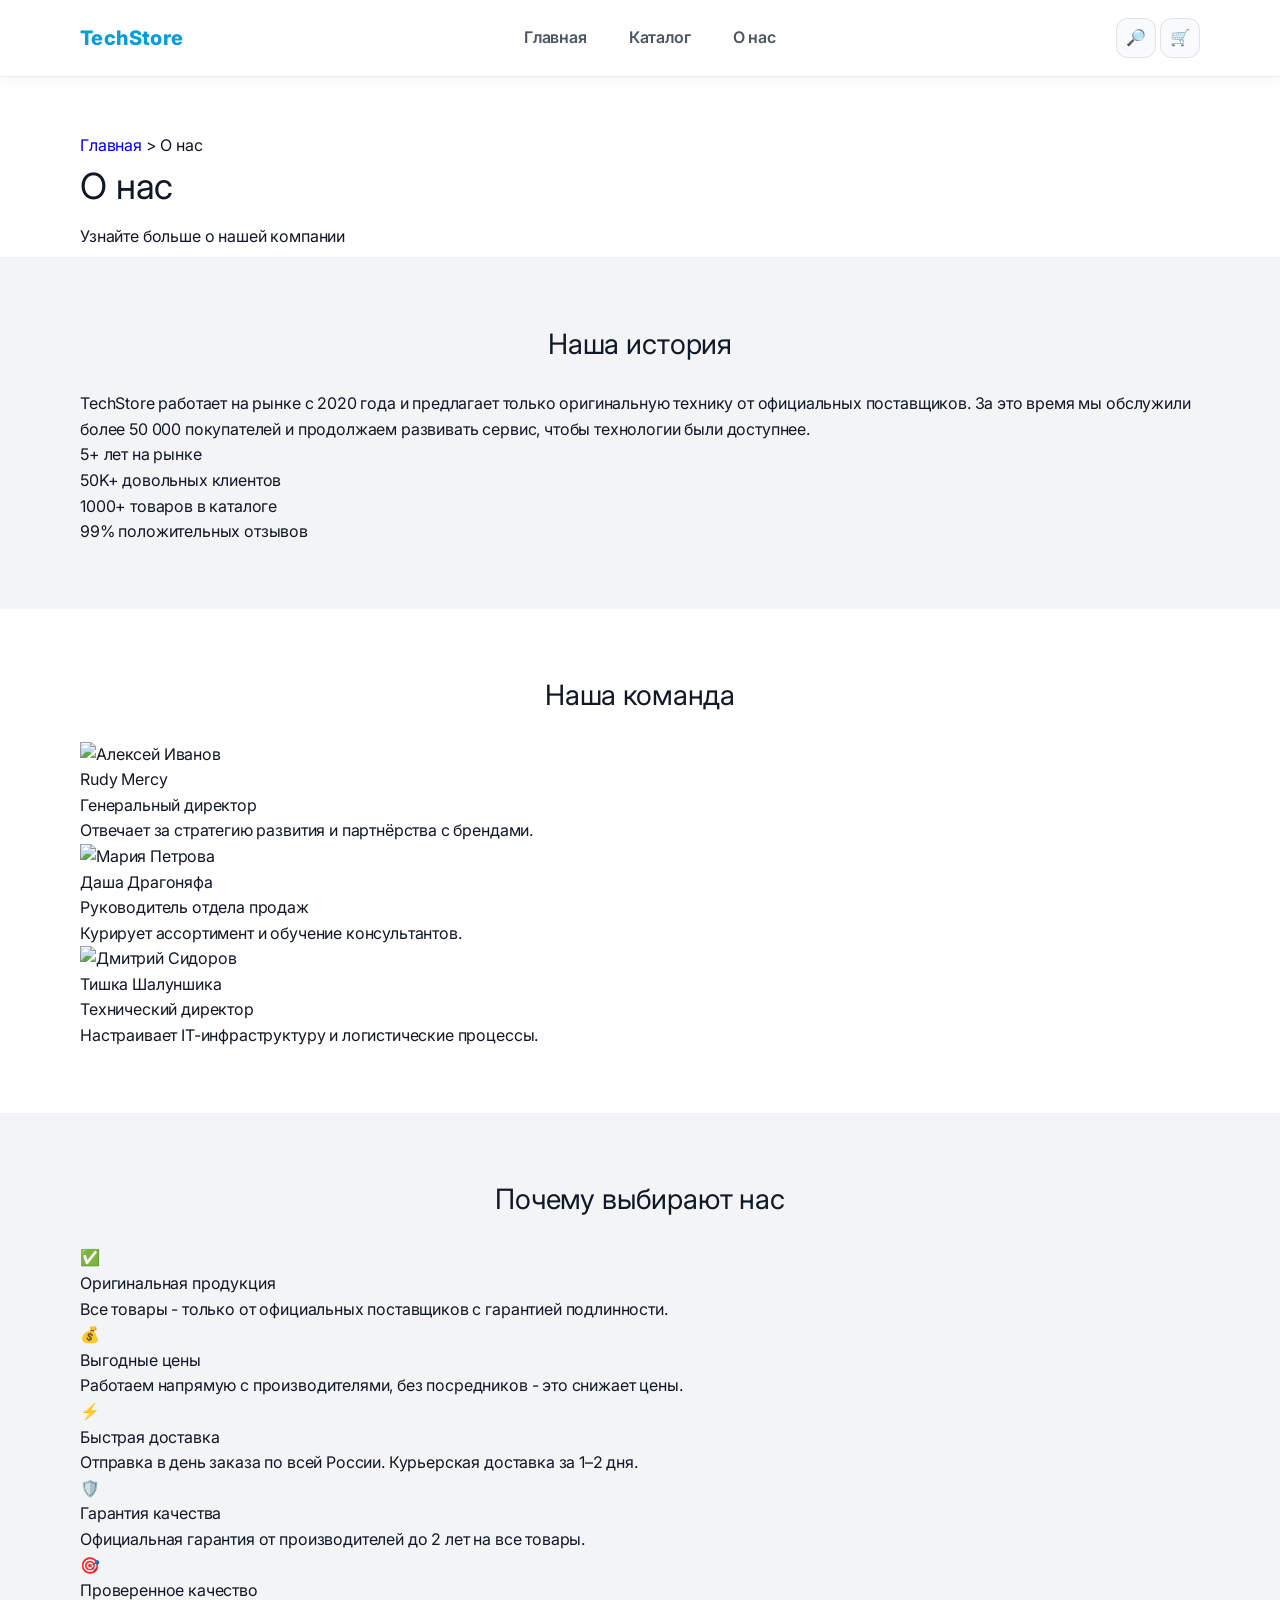
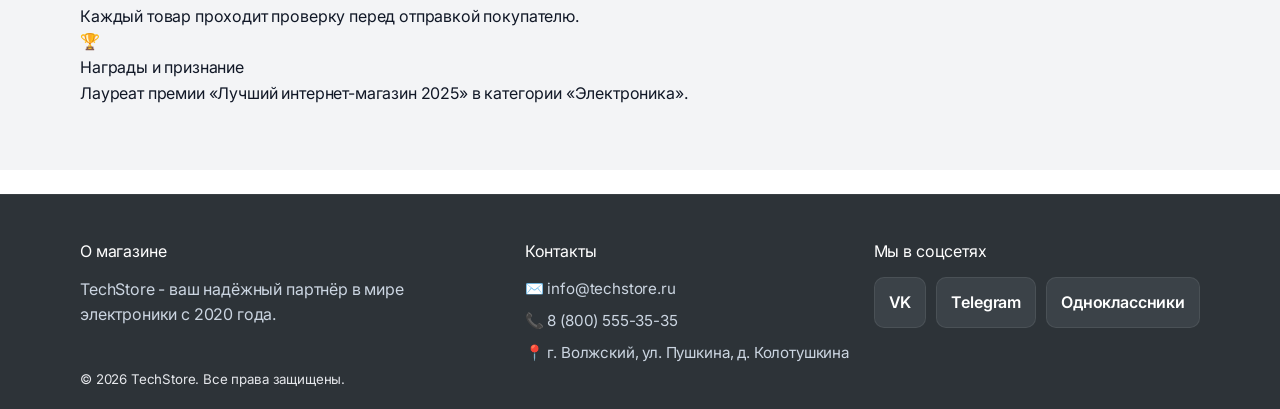
==== about.html @ d7071690 "Add about page" ====
<!doctype html>
<html lang="ru-RU">
	<head>
		<meta charset="UTF-8" />
		<meta name="viewport" content="width=device-width, initial-scale=1.0" />
		<meta name="description" content="О компании TechStore." />
		<title>TechStore - о нас</title>
		<link rel="stylesheet" href="css/reset.css" />
		<link rel="stylesheet" href="style.css" />
		<link
			href="https://fonts.googleapis.com/css2?family=Inter:wght@400;700&family=Playfair+Display:ital,wght@0,700;1,700&display=swap"
			rel="stylesheet"
		/>
	</head>
	<body>
    <input class="nav-toggle" type="checkbox" />
		<header class="site-header">
			<div class="container" id="header-site">
				<a class="logo" href="index.html">TechStore</a>
				</label>
				<nav class="navigation">
					<div class="nav-list">
						<div><a class="nav-link" href="index.html">Главная</a></div>
						<div><a class="nav-link" href="catalog.html">Каталог</a></div>
						<div><a class="nav-link" href="about.html">О нас</a></div>
					</div>
				</nav>
				<div class="header_tools">
					<span class="icon-pill" title="Поиск">🔎</span>
					<span class="icon-pill" title="Корзина">🛒</span>
				</div>
			</div>
		</header>

		<main>
			<section class="page-intro">
				<div class="container">
					<p class="breadcrumbs"><a href="index.html">Главная</a> &gt; О нас</p>
					<h1 class="page-title">О нас</h1>
					<p class="page-lead">Узнайте больше о нашей компании</p>
				</div>
			</section>

			<section class="section section-muted" id="history">
				<div class="container prose">
					<h2 class="section-title">Наша история</h2>
					<p>
						TechStore работает на рынке с 2020 года и предлагает только
						оригинальную технику от официальных поставщиков. За это время мы
						обслужили более 50 000 покупателей и продолжаем развивать сервис,
						чтобы технологии были доступнее.
					</p>
					<div class="stats">
						<div class="stat">
							<span class="stat-value">5+</span>
							<span class="stat-label">лет на рынке</span>
						</div>
						<div class="stat">
							<span class="stat-value">50K+</span>
							<span class="stat-label">довольных клиентов</span>
						</div>
						<div class="stat">
							<span class="stat-value">1000+</span>
							<span class="stat-label">товаров в каталоге</span>
						</div>
						<div class="stat">
							<span class="stat-value">99%</span>
							<span class="stat-label">положительных отзывов</span>
						</div>
					</div>
				</div>
			</section>

			<section class="section" id="team">
				<div class="container">
					<h2 class="section-title">Наша команда</h2>
					<div class="team-grid">
						<article class="team-card">
							<img
								src="img/about/team-1.svg"
								width="320"
								height="320"
								alt="Алексей Иванов"
							/>
							<h3>Rudy Mercy</h3>
							<p class="role">Генеральный директор</p>
							<p class="bio">
								Отвечает за стратегию развития и партнёрства с брендами.
							</p>
						</article>
						<article class="team-card">
							<img
								src="img/about/team-2.svg"
								width="320"
								height="320"
								alt="Мария Петрова"
							/>
							<h3>Даша Драгоняфа</h3>
							<p class="role">Руководитель отдела продаж</p>
							<p class="bio">Курирует ассортимент и обучение консультантов.</p>
						</article>
						<article class="team-card">
							<img
								src="img/about/team-3.svg"
								width="320"
								height="320"
								alt="Дмитрий Сидоров"
							/>
							<h3>Тишка Шалуншика</h3>
							<p class="role">Технический директор</p>
							<p class="bio">
								Настраивает IT-инфраструктуру и логистические процессы.
							</p>
						</article>
					</div>
				</div>
			</section>

			<section class="section section-muted" id="why">
				<div class="container">
					<h2 class="section-title">Почему выбирают нас</h2>
						<div class="why-grid">
							<div class="why-card">
								<div class="why-icon" aria-hidden="true">✅</div>
								<h3>Оригинальная продукция</h3>
								<p>
									Все товары - только от официальных поставщиков с гарантией
									подлинности.
								</p>
							</div>
						<div class="why-card">
							<div class="why-icon" aria-hidden="true">💰</div>
							<h3>Выгодные цены</h3>
							<p>
								Работаем напрямую с производителями, без посредников - это
								снижает цены.
							</p>
						</div>
						<div class="why-card">
							<div class="why-icon" aria-hidden="true">⚡</div>
							<h3>Быстрая доставка</h3>
							<p>
								Отправка в день заказа по всей России. Курьерская доставка за
								1–2 дня.
							</p>
						</div>
						<div class="why-card">
							<div class="why-icon" aria-hidden="true">🛡️</div>
							<h3>Гарантия качества</h3>
							<p>
								Официальная гарантия от производителей до 2 лет на все товары.
							</p>
						</div>
					<div class="why-card">
						<div class="why-icon" aria-hidden="true">🎯</div>
						<h3>Проверенное качество</h3>
						<p>Каждый товар проходит проверку перед отправкой покупателю.</p>
					</div>
					<div class="why-card">
						<div class="why-icon" aria-hidden="true">🏆</div>
						<h3>Награды и признание</h3>
						<p>
							Лауреат премии «Лучший интернет-магазин 2025» в категории
							«Электроника».
						</p>
					</div>
					</div>
				</div>
			</section>
		</main>

<footer class="site-footer">
			<div class="container footer-grid">
				<div>
					<h3 class="footer-title">О магазине</h3>
					<p class="footer-text">
						TechStore - ваш надёжный партнёр в мире электроники с 2020 года.
					</p>
				</div>
				<div>
					<h3 class="footer-title">Контакты</h3>
					<div class="footer-list">
						<div>✉️ info@techstore.ru</div>
						<div>📞 8 (800) 555-35-35</div>
						<div>📍 г. Волжский, ул. Пушкина, д. Колотушкина</div>
					</div>
				</div>
				<div>
					<h3 class="footer-title">Мы в соцсетях</h3>
					<div class="social">
						<a class="social-link" href="https://vk.com">VK</a>
						<a class="social-link" href="https://t.me">Telegram</a>
						<a class="social-link" href="https://ok.ru">Одноклассники</a>
					</div>
				</div>
			</div>
			<div class="container footer-bottom">
				<small>© 2026 TechStore. Все права защищены.</small>
			</div>
		</footer>
	</body>
</html>
---- style.css ----
body {
  font-family: 'Inter', sans-serif;
  background-color: #ffffff;
  color: #111827;
  line-height: 1.6;
  letter-spacing: -0.01em;
}

.container {
  width: min(1120px, calc(100% - 40px));
  margin-left: auto;
  margin-right: auto;
}

.nav-toggle {
  position: absolute;
  width: 1px;
  height: 1px;
  padding: 0;
  margin: -1px;
  overflow: hidden;
  clip: rect(0, 0, 0, 0);
  white-space: nowrap;
  border: 0;
}

.site-header {
  position: sticky;
  top: 0;
  z-index: 40;
  background-color: #ffffff;
  border-bottom: 1px solid rgba(17, 24, 39, 0.08);
  box-shadow: 0 4px 16px rgba(15, 23, 42, 0.04);
}

#header-site {
  position: relative;
  display: flex;
  align-items: center;
  justify-content: space-between;
  gap: 16px;
  padding: 14px 0;
}

.logo {
  font-weight: 800;
  font-size: 1.25rem;
  color: rgba(7.3152, 158.15, 217.06);
  letter-spacing: 0.02em;
}

.navigation {
  flex: 1;
  display: flex;
  justify-content: center;
}

.nav-list {
  display: flex;
  align-items: center;
  gap: 8px;
}

.nav-link {
  display: inline-flex;
  align-items: center;
  padding: 10px 16px;
  border-radius: 20px;
  font-weight: 600;
  color: #4b5563;
  border: 1px solid transparent;
  transition: color 0.2s ease, background-color 0.2s ease, border-color 0.2s ease, transform 0.15s ease;
}

.header-tools {
  display: flex;
  gap: 10px;
}

.icon-pill {
  display: inline-grid;
  place-items: center;
  width: 40px;
  height: 40px;
  border-radius: 12px;
  border: 1px solid rgba(17, 24, 39, 0.1);
  background-color: #f9fafb;
  color: #111827;
  user-select: none;
}

.burger {
  display: none;
  width: 44px;
  height: 44px;
  border-radius: 12px;
  border: 1px solid rgba(17, 24, 39, 0.12);
  align-items: center;
  justify-content: center;
  flex-direction: column;
  gap: 6px;
  cursor: pointer;
  background-color: #f9fafb;
  transition: border-color 0.2s ease, background-color 0.2s ease, transform 0.15s ease;
}

.burger span {
  width: 20px;
  height: 2px;
  background-color: #111827;
  border-radius: 2px;
  transition: transform 0.2s ease, opacity 0.2s ease;
}

.hero {
  padding: clamp(48px, 8vw, 88px) 0;
  background: linear-gradient(90deg, #00ced1 0%, #20b2aa 55%, #14b8a6 100%);
  color: #ffffff;
  text-align: center;
}

.hero-inner {
  max-width: 720px;
  margin: 0 auto;
}

.hero h1 {
  font-size: clamp(1.75rem, 4vw, 2.75rem);
  line-height: 1.1;
  margin-bottom: 12px;
  text-shadow: 0 2px 12px rgba(0, 0, 0, 0.15);
}

.hero-lead {
  font-size: clamp(1rem, 2.2vw, 1.2rem);
  margin-bottom: 22px;
  color: rgba(255, 255, 255, 0.95);
}

.btn {
  display: inline-flex;
  align-items: center;
  justify-content: center;
  padding: 12px 22px;
  border-radius: 12px;
  font-weight: 700;
  border: 2px solid transparent;
  transition: transform 0.15s ease, box-shadow 0.2s ease, background-color 0.2s ease, color 0.2s ease,
    border-color 0.2s ease;
}

.btn-hero {
  background-color: #2563eb;
  color: #ffffff;
  box-shadow: 0 10px 24px rgba(37, 99, 235, 0.35);
}

.btn-outline {
  background-color: transparent;
  color: #ffffff;
  border-color: #ffffff;
}

.btn-outline {
  border-color: #2563eb;
  color: #2563eb;
  background-color: #ffffff;
}

.btn-cart {
  width: 100%;
  margin-top: 12px;
  padding: 12px 16px;
  border-radius: 10px;
  background-color: #06b6d4;
  color: #ffffff;
  font-weight: 700;
  border: none;
  box-shadow: 0 8px 18px rgba(6, 182, 212, 0.25);
}

.section-cta {
  display: flex;
  justify-content: center;
  margin-top: 24px;
}

.section {
  padding: clamp(40px, 6vw, 64px) 0;
}

.section-tight {
  padding-top: 8px;
}

.section-muted {
  background-color: #f3f4f6;
}

.section-title {
  text-align: center;
  font-size: clamp(1.35rem, 2.5vw, 1.75rem);
  margin-bottom: 24px;
  color: #111827;
}

.page-intro {
  padding: clamp(32px, 5vw, 56px) 0 8px;
  background-color: #ffffff;
  border-bottom: 1px solid rgba(17, 24, 39, 0.06);
}

.page-title {
  font-size: clamp(1.75rem, 3vw, 2.25rem);
  margin-bottom: 8px;
}

.cards-row {
  display: flex;
  flex-wrap: wrap;
  gap: 18px;
  justify-content: center;
}

.product-card {
  flex: 1 1 260px;
  max-width: 320px;
  background-color: #ffffff;
  border-radius: 16px;
  padding: 16px;
  border: 1px solid rgba(17, 24, 39, 0.06);
  box-shadow: 0 8px 28px rgba(15, 23, 42, 0.08);
  display: flex;
  flex-direction: column;
}

.card-media {
  position: relative;
  border-radius: 12px;
  overflow: hidden;
  background-color: #e5e7eb;
}

.card-media img {
  width: 100%;
  aspect-ratio: 4 / 3;
  object-fit: cover;
}

.badge {
  position: absolute;
  top: 10px;
  left: 10px;
  z-index: 2;
  padding: 6px 10px;
  border-radius: 8px;
  font-size: 0.75rem;
  font-weight: 800;
  letter-spacing: 0.02em;
}

.badge-sale {
  background-color: #ef4444;
  color: #ffffff;
}

.badge-new {
  background-color: #10b981;
  color: #ffffff;
}

.product-card h3 {
  margin-top: 14px;
  font-size: 1.05rem;
  color: #111827;
}

.card-desc {
  margin-top: 8px;
  font-size: 0.92rem;
  color: #6b7280;
  min-height: 2.8em;
  flex-grow: 1;
}

.rating {
  display: flex;
  align-items: center;
  gap: 8px;
  margin-top: 10px;
  color: #6b7280;
  font-size: 0.92rem;
}

.stars {
  color: #fbbf24;
  letter-spacing: 1px;
}

.rating-num {
  color: #4b5563;
}

.price-row {
  display: flex;
  flex-direction: column;
  gap: 4px;
  margin-top: 10px;
}

.price-old {
  font-size: 0.85rem;
  color: #9ca3af;
  text-decoration: line-through;
}

.price {
  margin-top: 10px;
  font-size: 1.2rem;
  font-weight: 800;
  color: #111827;
}

.catalog-grid {
  display: grid;
  grid-template-columns: repeat(3, minmax(0, 1fr));
  gap: 18px;
}

.site-footer {
  margin-top: 24px;
  background-color: #2d3338;
  color: #e5e7eb;
  padding: 44px 0 18px;
  border-top: 1px solid rgba(255, 255, 255, 0.06);
}

.footer-title {
  display: flex;
  align-items: center;
  gap: 8px;
  font-size: 1rem;
  margin-bottom: 12px;
  color: #ffffff;
}

.footer-text {
  color: #cbd5e1;
  max-width: 42ch;
  line-height: 1.6;
}

.footer-list {
  display: grid;
  gap: 8px;
  color: #cbd5e1;
  font-size: 0.95rem;
}

.footer-list a {
  color: #ffffff;
  text-decoration: underline;
  text-underline-offset: 3px;
}

.footer-grid {
  display: flex;
  flex-wrap: nowrap;
  gap: 20px;
  justify-content: space-between;
  align-items: flex-start;
}

.social {
  display: flex;
  flex-wrap: nowrap;
  gap: 10px;
}

.social-link {
  display: inline-flex;
  align-items: center;
  justify-content: center;
  padding: 12px 14px;
  border-radius: 10px;
  background-color: #3b4248;
  color: #ffffff;
  font-weight: 600;
  border: 1px solid rgba(255, 255, 255, 0.08);
  transition: transform 0.15s ease, background-color 0.2s ease;
}

.nav-link:hover {
  color: #111827;
  background-color: rgba(37, 99, 235, 0.06);
  transform: translateY(-1px);
}

.nav-link:focus-visible {
  outline: none;
  box-shadow: 0 0 0 3px rgba(37, 99, 235, 0.35);
}

.btn:focus-visible {
  outline: none;
  box-shadow: 0 0 0 3px rgba(37, 99, 235, 0.45);
}

.btn-hero:hover {
  background-color: #1d4ed8;
  transform: translateY(-2px);
  box-shadow: 0 14px 28px rgba(29, 78, 216, 0.4);
}

.btn-outline:hover {
  background-color: rgba(37, 99, 235, 0.08);
  transform: translateY(-1px);
}

.btn-cart:hover {
  background-color: #0891b2;
  transform: translateY(-1px);
  box-shadow: 0 12px 22px rgba(8, 145, 178, 0.3);
}

.product-card:hover {
  transform: translateY(-4px);
  border-color: rgba(37, 99, 235, 0.2);
  box-shadow: 0 16px 40px rgba(15, 23, 42, 0.12);
}

.adv-card:hover {
  transform: translateY(-2px);
  box-shadow: 0 10px 26px rgba(15, 23, 42, 0.1);
}

.footer-list a:hover {
  color: #93c5fd;
}

.social-link:hover {
  background-color: #4b5563;
  transform: translateY(-1px);
}

.advantages {
  display: grid;
  grid-template-columns: repeat(4, minmax(0, 1fr));
  gap: 16px;
}

.adv-card {
  background-color: #ffffff;
  border-radius: 16px;
  padding: 18px;
  border: 1px solid rgba(17, 24, 39, 0.06);
  box-shadow: 0 6px 20px rgba(15, 23, 42, 0.06);
  transition: transform 0.15s ease, box-shadow 0.15s ease;
}

.adv-card:hover {
  transform: translateY(-2px);
  box-shadow: 0 10px 26px rgba(15, 23, 42, 0.1);
}

.adv-icon {
  font-size: 1.5rem;
  margin-bottom: 10px;
}

.adv-card h3 {
  font-size: 1rem;
  margin-bottom: 6px;
  color: #111827;
}

.adv-card p {
  font-size: 0.95rem;
  color: #6b7280;
}
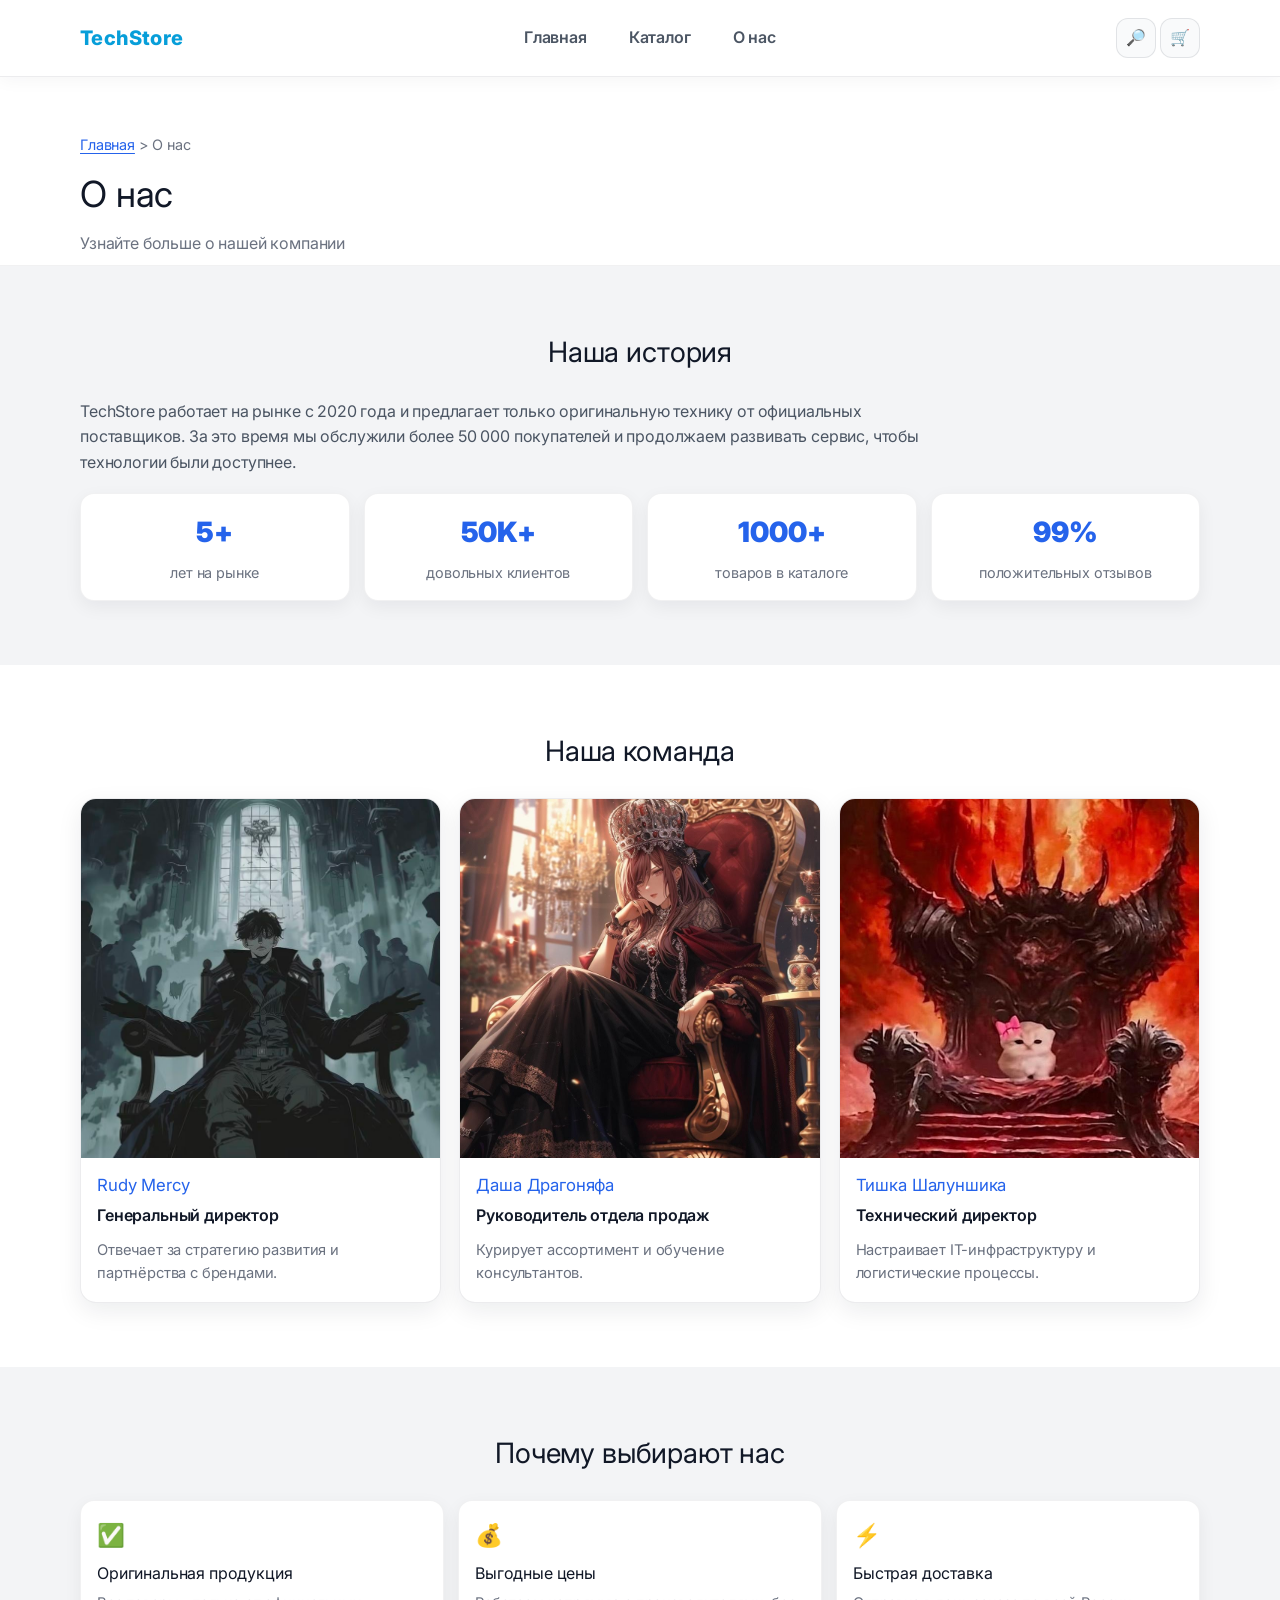
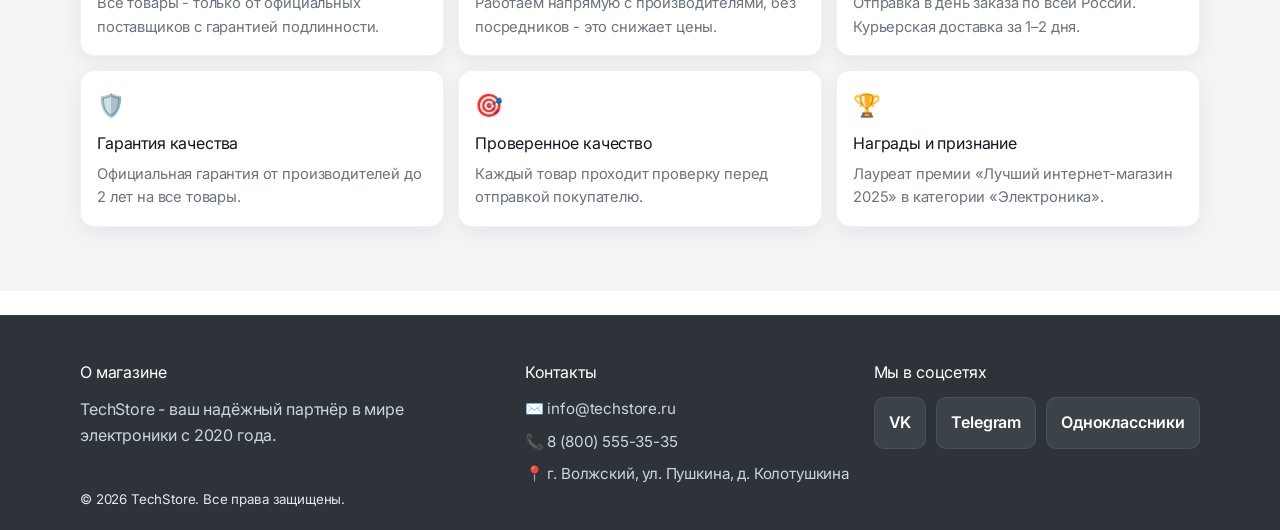
==== commit 3add34a2: "Edit style css for about" ====
--- a/about.html
+++ b/about.html
@@ -77,10 +77,10 @@
 					<div class="team-grid">
 						<article class="team-card">
 							<img
-								src="img/about/team-1.svg"
+								src="img/about/rudy.jpg"
 								width="320"
 								height="320"
-								alt="Алексей Иванов"
+								alt="Rudy"
 							/>
 							<h3>Rudy Mercy</h3>
 							<p class="role">Генеральный директор</p>
@@ -90,10 +90,10 @@
 						</article>
 						<article class="team-card">
 							<img
-								src="img/about/team-2.svg"
+								src="img/about/dasha.jpg"
 								width="320"
 								height="320"
-								alt="Мария Петрова"
+								alt="Dasha"
 							/>
 							<h3>Даша Драгоняфа</h3>
 							<p class="role">Руководитель отдела продаж</p>
@@ -101,10 +101,10 @@
 						</article>
 						<article class="team-card">
 							<img
-								src="img/about/team-3.svg"
+								src="img/about/tishka.jpg"
 								width="320"
 								height="320"
-								alt="Дмитрий Сидоров"
+								alt="Tisha"
 							/>
 							<h3>Тишка Шалуншика</h3>
 							<p class="role">Технический директор</p>
--- a/style.css
+++ b/style.css
@@ -215,6 +215,33 @@
   margin-bottom: 8px;
 }
 
+.prose p {
+  color: #4b5563;
+  max-width: 85ch;
+  margin-bottom: 12px;
+}
+
+.page-lead {
+  color: #6b7280;
+  max-width: 70ch;
+}
+
+.breadcrumbs {
+  font-size: 0.9rem;
+  color: #6b7280;
+  margin-bottom: 10px;
+}
+
+.breadcrumbs a {
+  color: #2563eb;
+  text-decoration: underline;
+  text-underline-offset: 3px;
+}
+
+.breadcrumbs a:hover {
+  color: #1d4ed8;
+}
+
 .cards-row {
   display: flex;
   flex-wrap: wrap;
@@ -477,4 +504,115 @@
 .adv-card p {
   font-size: 0.95rem;
   color: #6b7280;
+}
+
+.stats {
+  display: grid;
+  grid-template-columns: repeat(4, minmax(0, 1fr));
+  gap: 14px;
+  margin-top: 18px;
+}
+
+.stat {
+  background-color: #ffffff;
+  border-radius: 14px;
+  padding: 16px;
+  text-align: center;
+  border: 1px solid rgba(17, 24, 39, 0.06);
+  box-shadow: 0 6px 18px rgba(15, 23, 42, 0.06);
+}
+
+.stat-value {
+  display: block;
+  font-size: 1.75rem;
+  font-weight: 900;
+  color: #2563eb;
+}
+
+.stat-label {
+  display: block;
+  margin-top: 6px;
+  font-size: 0.9rem;
+  color: #6b7280;
+}
+
+.team-grid {
+  display: grid;
+  grid-template-columns: repeat(3, minmax(0, 1fr));
+  gap: 18px;
+}
+
+.team-card {
+  background-color: #ffffff;
+  border-radius: 16px;
+  overflow: hidden;
+  border: 1px solid rgba(17, 24, 39, 0.08);
+  box-shadow: 0 8px 24px rgba(15, 23, 42, 0.08);
+  transition: transform 0.18s ease, box-shadow 0.18s ease;
+}
+
+.team-card:hover {
+  transform: translateY(-3px);
+  box-shadow: 0 14px 32px rgba(15, 23, 42, 0.12);
+}
+
+.team-card img {
+  width: 100%;
+  aspect-ratio: 1 / 1;
+  object-fit: cover;
+  background-color: #e5e7eb;
+}
+
+.team-card h3 {
+  padding: 14px 16px 0;
+  font-size: 1.05rem;
+  color: #2563eb;
+}
+
+.role {
+  padding: 4px 16px;
+  font-weight: 600;
+  color: #111827;
+}
+
+.bio {
+  padding: 6px 16px 16px;
+  font-size: 0.92rem;
+  color: #6b7280;
+}
+
+.why-grid {
+  display: grid;
+  grid-template-columns: repeat(3, minmax(0, 1fr));
+  gap: 14px;
+}
+
+.why-card {
+  background-color: #ffffff;
+  border-radius: 14px;
+  padding: 16px;
+  border: 1px solid rgba(17, 24, 39, 0.06);
+  box-shadow: 0 6px 18px rgba(15, 23, 42, 0.06);
+  transition: transform 0.15s ease, border-color 0.15s ease;
+}
+
+.why-card:hover {
+  transform: translateY(-2px);
+  border-color: rgba(37, 99, 235, 0.2);
+}
+
+.why-icon {
+  font-size: 1.4rem;
+  margin-bottom: 8px;
+}
+
+.why-card h3 {
+  font-size: 1rem;
+  margin-bottom: 6px;
+  color: #111827;
+}
+
+.why-card p {
+  font-size: 0.92rem;
+  color: #6b7280;
 }
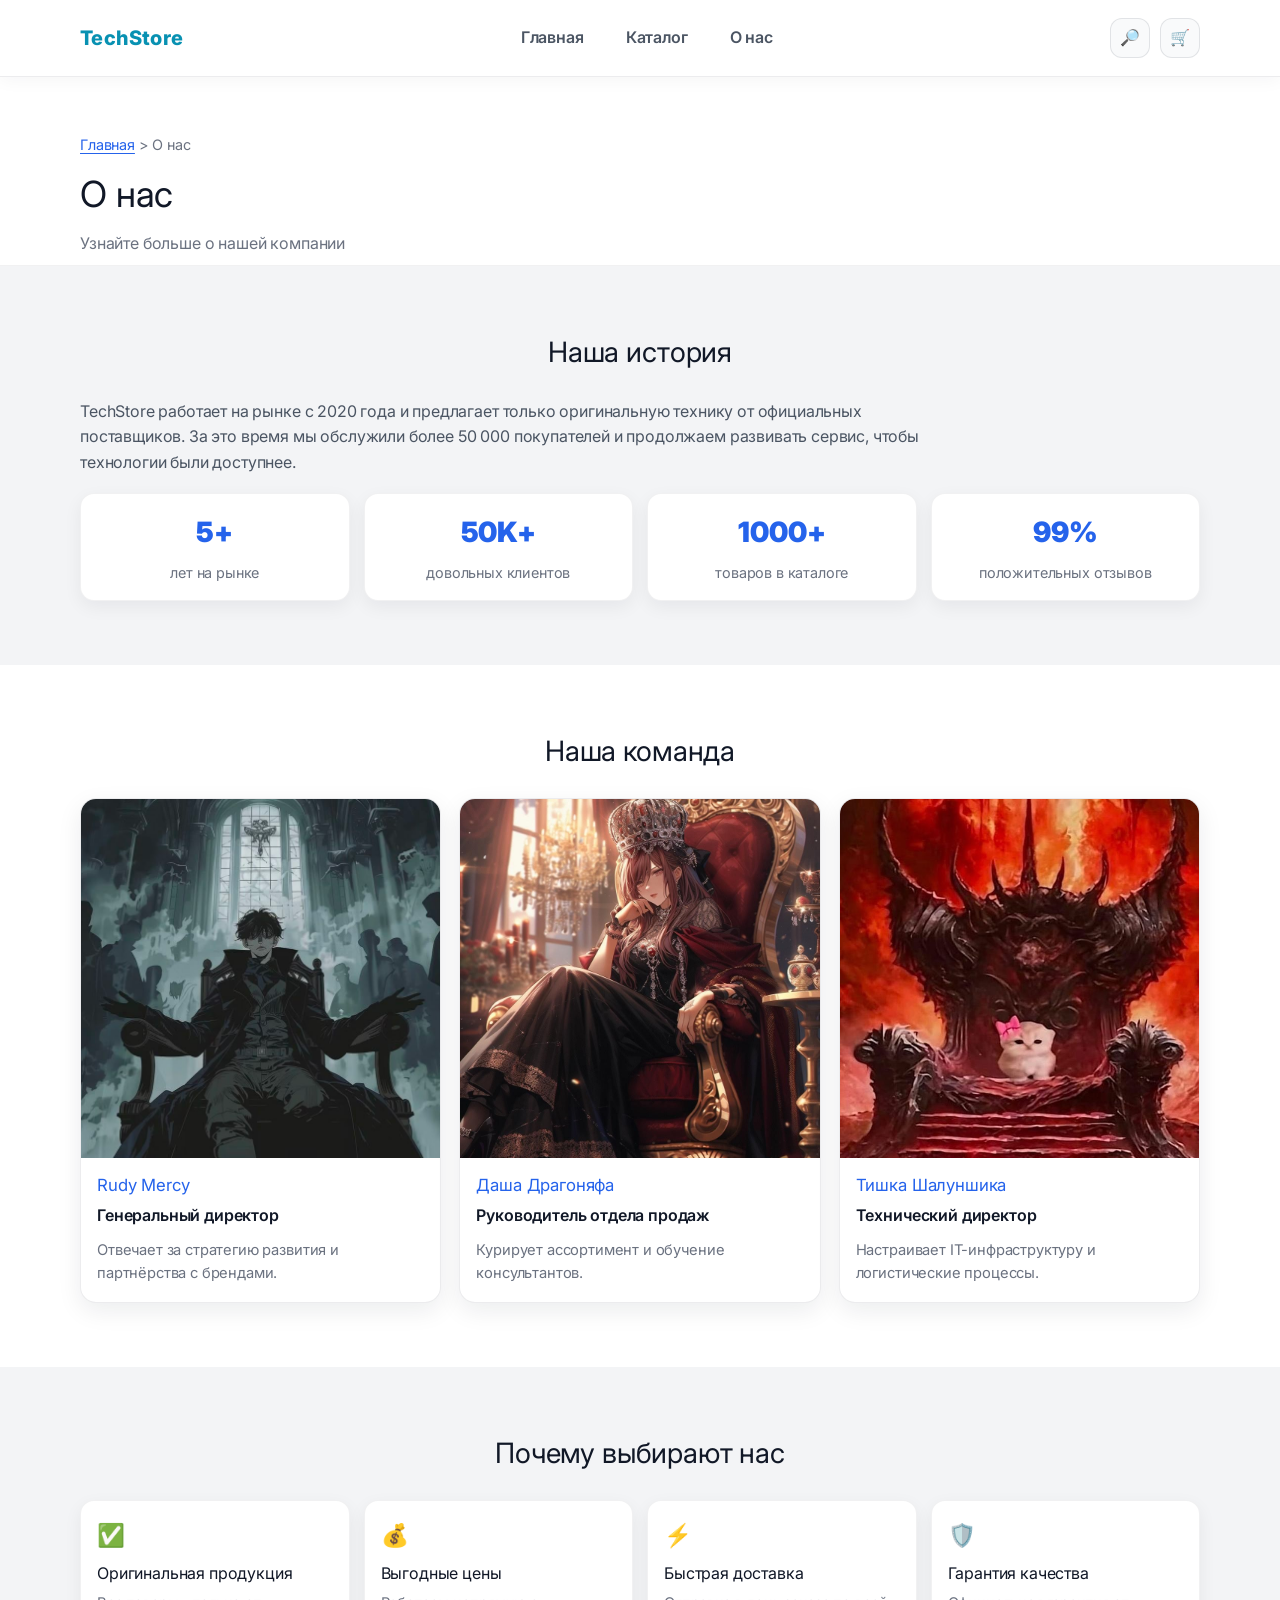
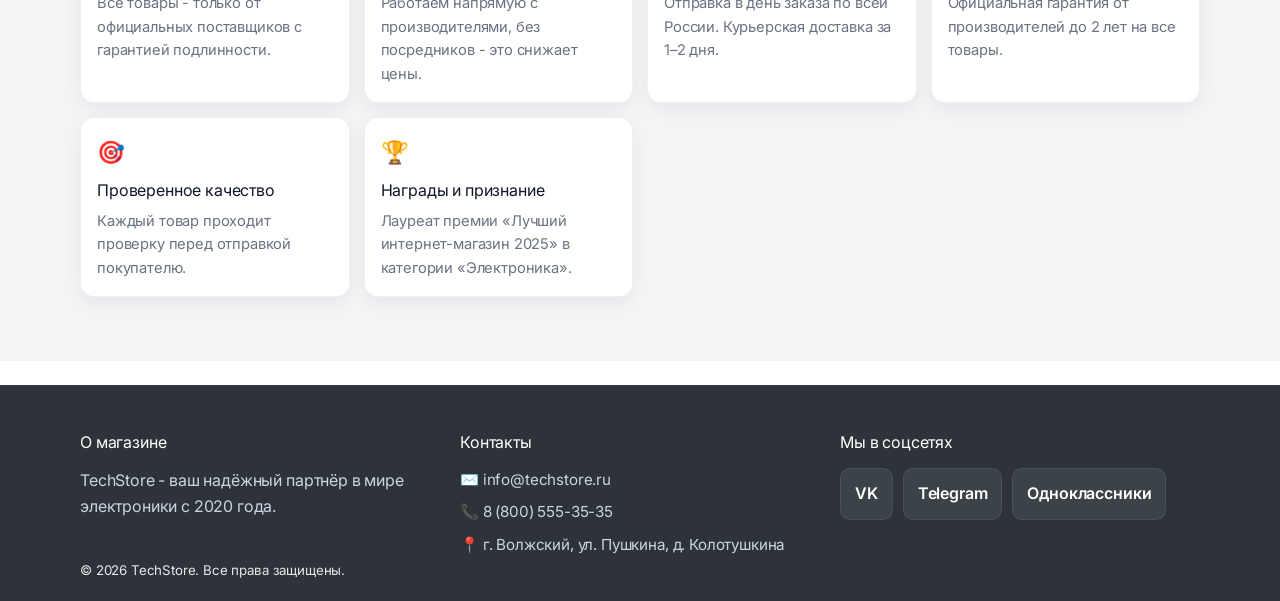
==== commit b4e45808: "Release version" ====
--- a/about.html
+++ b/about.html
@@ -3,20 +3,23 @@
 	<head>
 		<meta charset="UTF-8" />
 		<meta name="viewport" content="width=device-width, initial-scale=1.0" />
-		<meta name="description" content="О компании TechStore." />
-		<title>TechStore - о нас</title>
+		<title>О нас</title>
 		<link rel="stylesheet" href="css/reset.css" />
 		<link rel="stylesheet" href="style.css" />
 		<link
-			href="https://fonts.googleapis.com/css2?family=Inter:wght@400;700&family=Playfair+Display:ital,wght@0,700;1,700&display=swap"
+			href="https://fonts.googleapis.com/css2?family=Inter:wght@400;700&amp;family=Playfair+Display:ital,wght@0,700;1,700&amp;display=swap"
 			rel="stylesheet"
 		/>
 	</head>
 	<body>
-    <input class="nav-toggle" type="checkbox" />
+		<input id="nav-toggle" class="nav-toggle" type="checkbox" />
 		<header class="site-header">
 			<div class="container" id="header-site">
 				<a class="logo" href="index.html">TechStore</a>
+				<label class="burger" for="nav-toggle">
+					<span></span>
+					<span></span>
+					<span></span>
 				</label>
 				<nav class="navigation">
 					<div class="nav-list">
@@ -25,7 +28,7 @@
 						<div><a class="nav-link" href="about.html">О нас</a></div>
 					</div>
 				</nav>
-				<div class="header_tools">
+				<div class="header-tools">
 					<span class="icon-pill" title="Поиск">🔎</span>
 					<span class="icon-pill" title="Корзина">🛒</span>
 				</div>
@@ -119,15 +122,15 @@
 			<section class="section section-muted" id="why">
 				<div class="container">
 					<h2 class="section-title">Почему выбирают нас</h2>
-						<div class="why-grid">
-							<div class="why-card">
-								<div class="why-icon" aria-hidden="true">✅</div>
-								<h3>Оригинальная продукция</h3>
-								<p>
-									Все товары - только от официальных поставщиков с гарантией
-									подлинности.
-								</p>
-							</div>
+					<div class="why-grid">
+						<div class="why-card">
+							<div class="why-icon" aria-hidden="true">✅</div>
+							<h3>Оригинальная продукция</h3>
+							<p>
+								Все товары - только от официальных поставщиков с гарантией
+								подлинности.
+							</p>
+						</div>
 						<div class="why-card">
 							<div class="why-icon" aria-hidden="true">💰</div>
 							<h3>Выгодные цены</h3>
@@ -151,25 +154,25 @@
 								Официальная гарантия от производителей до 2 лет на все товары.
 							</p>
 						</div>
-					<div class="why-card">
-						<div class="why-icon" aria-hidden="true">🎯</div>
-						<h3>Проверенное качество</h3>
-						<p>Каждый товар проходит проверку перед отправкой покупателю.</p>
-					</div>
-					<div class="why-card">
-						<div class="why-icon" aria-hidden="true">🏆</div>
-						<h3>Награды и признание</h3>
-						<p>
-							Лауреат премии «Лучший интернет-магазин 2025» в категории
-							«Электроника».
-						</p>
-					</div>
+						<div class="why-card">
+							<div class="why-icon" aria-hidden="true">🎯</div>
+							<h3>Проверенное качество</h3>
+							<p>Каждый товар проходит проверку перед отправкой покупателю.</p>
+						</div>
+						<div class="why-card">
+							<div class="why-icon" aria-hidden="true">🏆</div>
+							<h3>Награды и признание</h3>
+							<p>
+								Лауреат премии «Лучший интернет-магазин 2025» в категории
+								«Электроника».
+							</p>
+						</div>
 					</div>
 				</div>
 			</section>
 		</main>
 
-<footer class="site-footer">
+		<footer class="site-footer">
 			<div class="container footer-grid">
 				<div>
 					<h3 class="footer-title">О магазине</h3>
--- a/style.css
+++ b/style.css
@@ -1,9 +1,22 @@
+*,
+*::before,
+*::after {
+  box-sizing: border-box;
+}
+
 body {
   font-family: 'Inter', sans-serif;
   background-color: #ffffff;
   color: #111827;
   line-height: 1.6;
   letter-spacing: -0.01em;
+  margin: 0;
+  min-width: 320px;
+}
+
+img {
+  display: block;
+  max-width: 100%;
 }
 
 .container {
@@ -22,71 +35,6 @@
   clip: rect(0, 0, 0, 0);
   white-space: nowrap;
   border: 0;
-}
-
-.site-header {
-  position: sticky;
-  top: 0;
-  z-index: 40;
-  background-color: #ffffff;
-  border-bottom: 1px solid rgba(17, 24, 39, 0.08);
-  box-shadow: 0 4px 16px rgba(15, 23, 42, 0.04);
-}
-
-#header-site {
-  position: relative;
-  display: flex;
-  align-items: center;
-  justify-content: space-between;
-  gap: 16px;
-  padding: 14px 0;
-}
-
-.logo {
-  font-weight: 800;
-  font-size: 1.25rem;
-  color: rgba(7.3152, 158.15, 217.06);
-  letter-spacing: 0.02em;
-}
-
-.navigation {
-  flex: 1;
-  display: flex;
-  justify-content: center;
-}
-
-.nav-list {
-  display: flex;
-  align-items: center;
-  gap: 8px;
-}
-
-.nav-link {
-  display: inline-flex;
-  align-items: center;
-  padding: 10px 16px;
-  border-radius: 20px;
-  font-weight: 600;
-  color: #4b5563;
-  border: 1px solid transparent;
-  transition: color 0.2s ease, background-color 0.2s ease, border-color 0.2s ease, transform 0.15s ease;
-}
-
-.header-tools {
-  display: flex;
-  gap: 10px;
-}
-
-.icon-pill {
-  display: inline-grid;
-  place-items: center;
-  width: 40px;
-  height: 40px;
-  border-radius: 12px;
-  border: 1px solid rgba(17, 24, 39, 0.1);
-  background-color: #f9fafb;
-  color: #111827;
-  user-select: none;
 }
 
 .burger {
@@ -112,6 +60,75 @@
   transition: transform 0.2s ease, opacity 0.2s ease;
 }
 
+.site-header {
+  position: sticky;
+  top: 0;
+  z-index: 40;
+  background-color: #ffffff;
+  border-bottom: 1px solid rgba(17, 24, 39, 0.08);
+  box-shadow: 0 4px 16px rgba(15, 23, 42, 0.04);
+}
+
+#header-site {
+  position: relative;
+  display: flex;
+  align-items: center;
+  justify-content: space-between;
+  gap: 16px;
+  padding: 14px 0;
+}
+
+.logo {
+  font-weight: 800;
+  font-size: 1.25rem;
+  color: #0891b2;
+  letter-spacing: 0.02em;
+  flex-shrink: 0;
+}
+
+.navigation {
+  flex: 1;
+  display: flex;
+  justify-content: center;
+  min-width: 0;
+}
+
+.nav-list {
+  display: flex;
+  align-items: center;
+  gap: 8px;
+}
+
+.nav-link {
+  display: inline-flex;
+  align-items: center;
+  padding: 10px 16px;
+  border-radius: 20px;
+  font-weight: 600;
+  color: #4b5563;
+  border: 1px solid transparent;
+  transition: color 0.2s ease, background-color 0.2s ease, border-color 0.2s ease, transform 0.15s ease;
+}
+
+.header-tools {
+  display: flex;
+  gap: 10px;
+  margin-left: auto;
+  flex-shrink: 0;
+}
+
+.icon-pill {
+  display: inline-grid;
+  place-items: center;
+  width: 40px;
+  height: 40px;
+  border-radius: 12px;
+  border: 1px solid rgba(17, 24, 39, 0.1);
+  background-color: #f9fafb;
+  color: #111827;
+  user-select: none;
+}
+
 .hero {
   padding: clamp(48px, 8vw, 88px) 0;
   background: linear-gradient(90deg, #00ced1 0%, #20b2aa 55%, #14b8a6 100%);
@@ -156,12 +173,6 @@
 }
 
 .btn-outline {
-  background-color: transparent;
-  color: #ffffff;
-  border-color: #ffffff;
-}
-
-.btn-outline {
   border-color: #2563eb;
   color: #2563eb;
   background-color: #ffffff;
@@ -350,7 +361,7 @@
 
 .catalog-grid {
   display: grid;
-  grid-template-columns: repeat(3, minmax(0, 1fr));
+  grid-template-columns: repeat(auto-fit, minmax(240px, 1fr));
   gap: 18px;
 }
 
@@ -391,16 +402,15 @@
 }
 
 .footer-grid {
-  display: flex;
-  flex-wrap: nowrap;
+  display: grid;
+  grid-template-columns: repeat(3, minmax(0, 1fr));
   gap: 20px;
-  justify-content: space-between;
   align-items: flex-start;
 }
 
 .social {
   display: flex;
-  flex-wrap: nowrap;
+  flex-wrap: wrap;
   gap: 10px;
 }
 
@@ -472,7 +482,7 @@
 
 .advantages {
   display: grid;
-  grid-template-columns: repeat(4, minmax(0, 1fr));
+  grid-template-columns: repeat(auto-fit, minmax(220px, 1fr));
   gap: 16px;
 }
 
@@ -508,7 +518,7 @@
 
 .stats {
   display: grid;
-  grid-template-columns: repeat(4, minmax(0, 1fr));
+  grid-template-columns: repeat(auto-fit, minmax(180px, 1fr));
   gap: 14px;
   margin-top: 18px;
 }
@@ -538,7 +548,7 @@
 
 .team-grid {
   display: grid;
-  grid-template-columns: repeat(3, minmax(0, 1fr));
+  grid-template-columns: repeat(auto-fit, minmax(240px, 1fr));
   gap: 18px;
 }
 
@@ -583,7 +593,7 @@
 
 .why-grid {
   display: grid;
-  grid-template-columns: repeat(3, minmax(0, 1fr));
+  grid-template-columns: repeat(auto-fit, minmax(220px, 1fr));
   gap: 14px;
 }
 
@@ -615,4 +625,128 @@
 .why-card p {
   font-size: 0.92rem;
   color: #6b7280;
-}+}
+
+@media (max-width: 1024px) {
+  .container {
+    width: min(1120px, calc(100% - 32px));
+  }
+
+  .catalog-grid,
+  .team-grid {
+    grid-template-columns: repeat(2, minmax(0, 1fr));
+  }
+
+  .advantages,
+  .stats,
+  .why-grid,
+  .footer-grid {
+    grid-template-columns: repeat(2, minmax(0, 1fr));
+  }
+}
+
+@media (max-width: 768px) {
+  #header-site {
+    flex-wrap: wrap;
+    justify-content: flex-start;
+    gap: 12px;
+  }
+
+  .burger {
+    display: flex;
+    order: 3;
+    margin-left: auto;
+  }
+
+  .header-tools {
+    order: 2;
+    margin-left: 0;
+  }
+
+  .navigation {
+    order: 4;
+    flex: 0 0 100%;
+    width: 100%;
+  }
+
+  .nav-list {
+    position: absolute;
+    top: calc(100% + 1px);
+    left: 0;
+    right: 0;
+    display: none;
+    flex-direction: column;
+    align-items: stretch;
+    gap: 8px;
+    padding: 16px 20px 20px;
+    background-color: #ffffff;
+    border-bottom: 1px solid rgba(17, 24, 39, 0.08);
+    box-shadow: 0 10px 20px rgba(15, 23, 42, 0.08);
+    z-index: 45;
+  }
+
+  .nav-toggle:checked + header .navigation .nav-list {
+    display: flex;
+  }
+
+  .nav-list > div {
+    width: 100%;
+  }
+
+  .nav-link {
+    width: 100%;
+    justify-content: center;
+  }
+
+  .catalog-grid,
+  .team-grid,
+  .advantages,
+  .stats,
+  .why-grid,
+  .footer-grid {
+    grid-template-columns: 1fr;
+  }
+
+  .footer-grid {
+    gap: 24px;
+  }
+}
+
+@media (max-width: 575px) {
+  .container {
+    width: calc(100% - 24px);
+  }
+
+  .header-tools {
+    gap: 8px;
+    justify-content: flex-end;
+  }
+
+  .cards-row {
+    flex-direction: column;
+    align-items: stretch;
+  }
+
+  .cards-row .product-card {
+    max-width: none;
+    flex: 1 1 100%;
+  }
+
+  .footer-grid {
+    gap: 16px;
+  }
+
+  .social {
+    justify-content: center;
+    gap: 12px;
+  }
+}
+
+@media (prefers-reduced-motion: reduce) {
+  *,
+  *::before,
+  *::after {
+    scroll-behavior: auto !important;
+    transition-duration: 0.001ms !important;
+  }
+}
